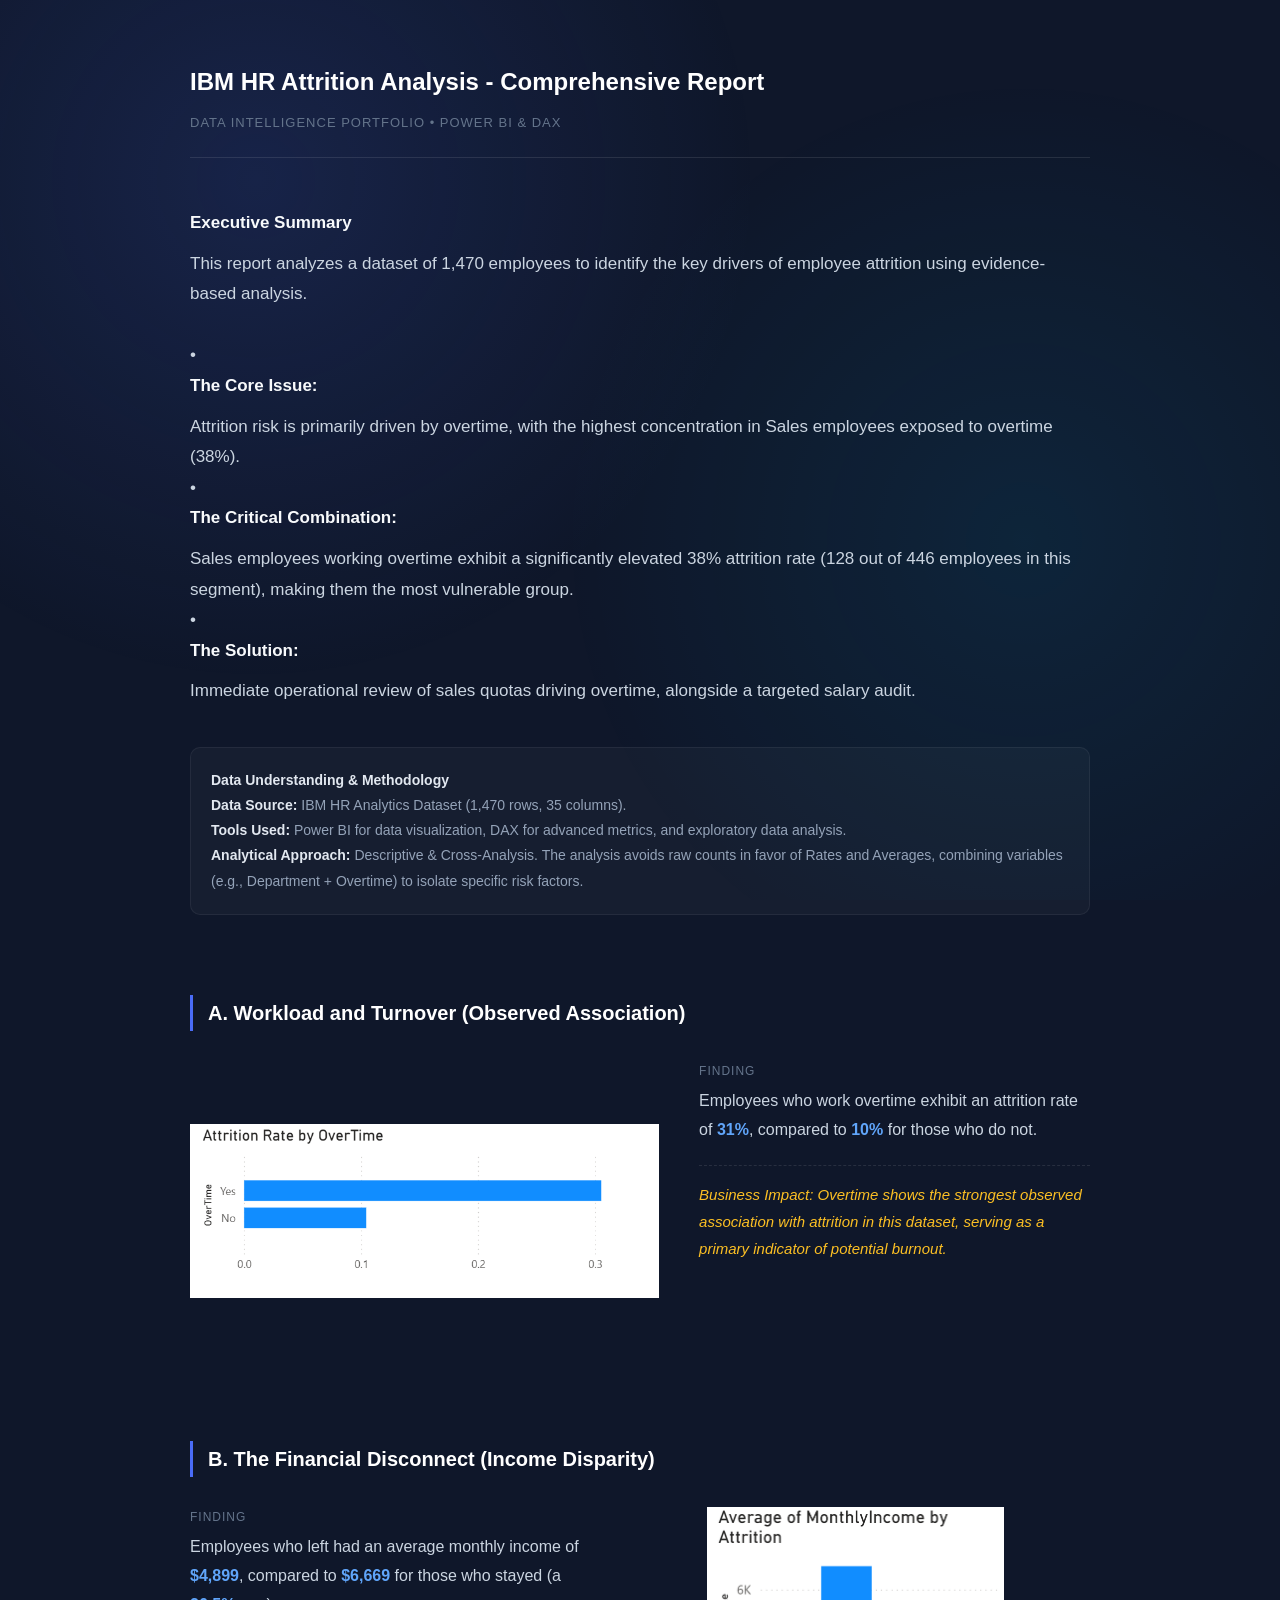
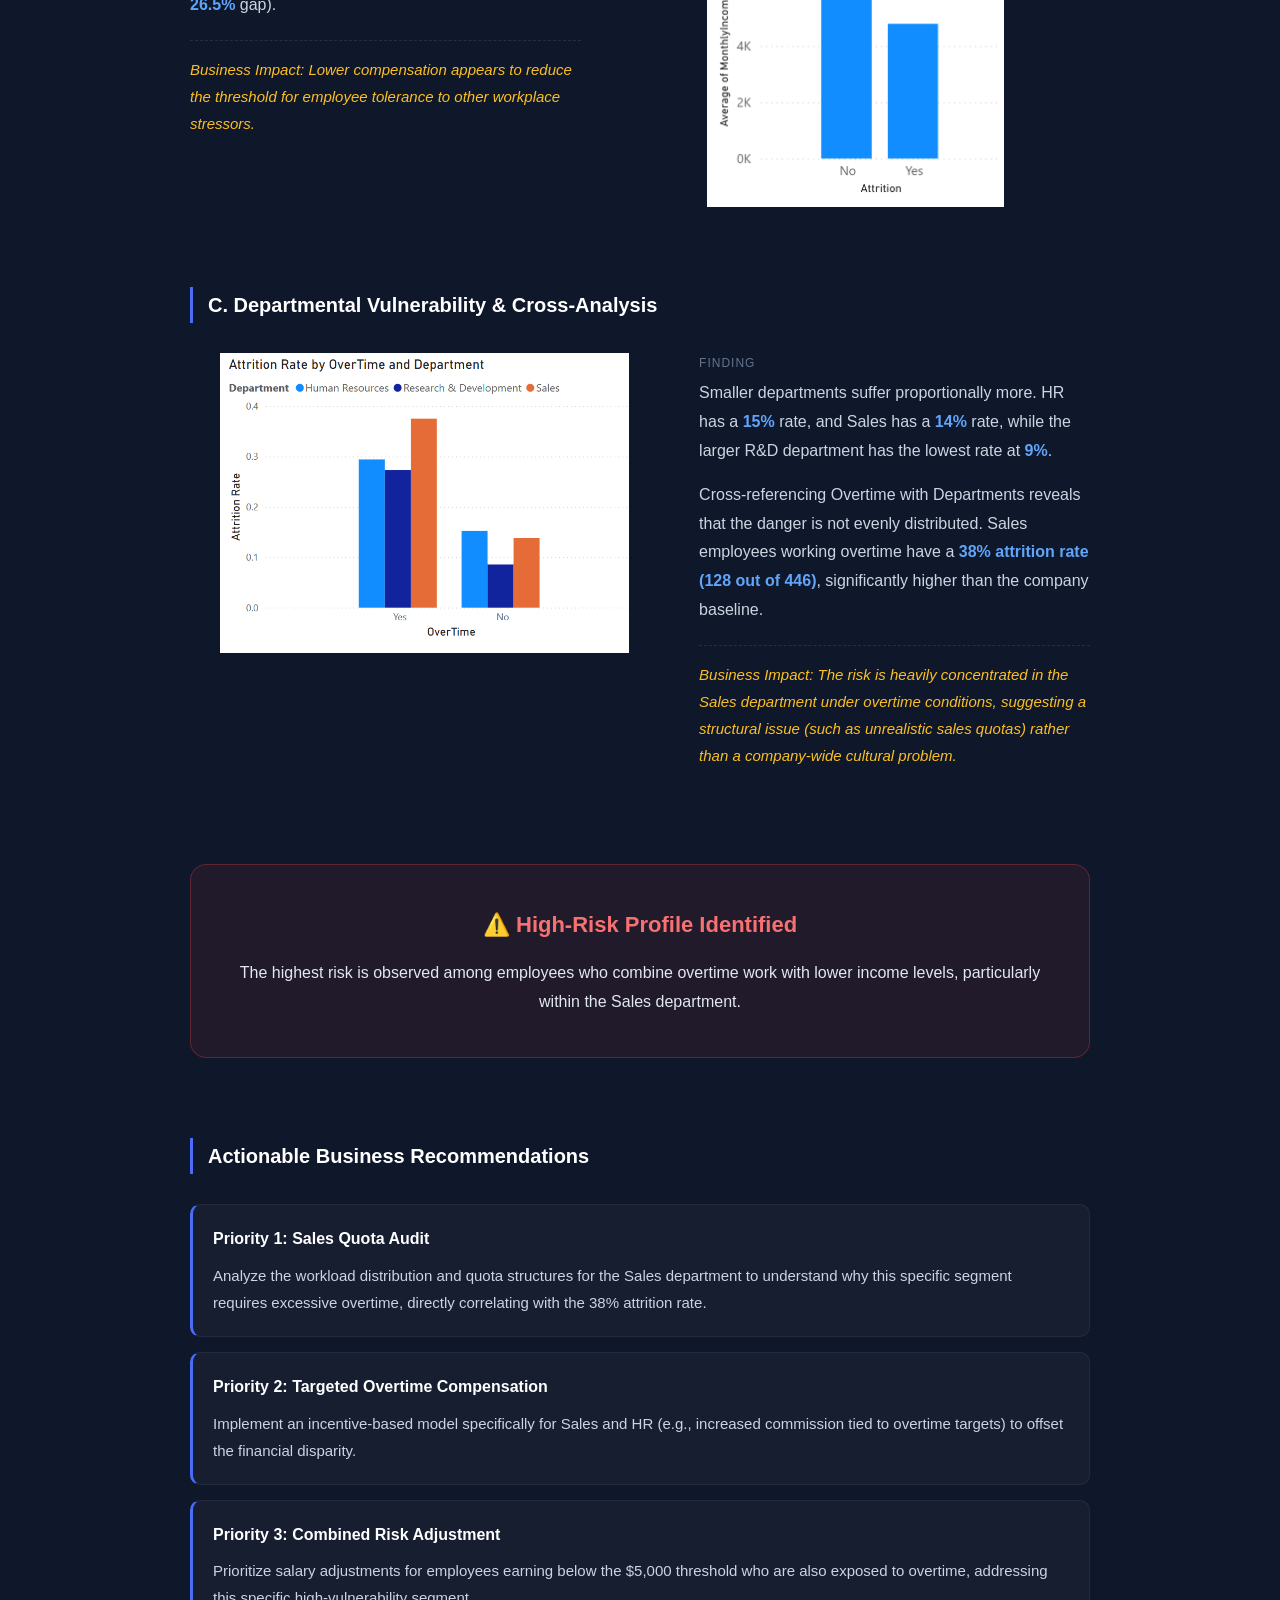
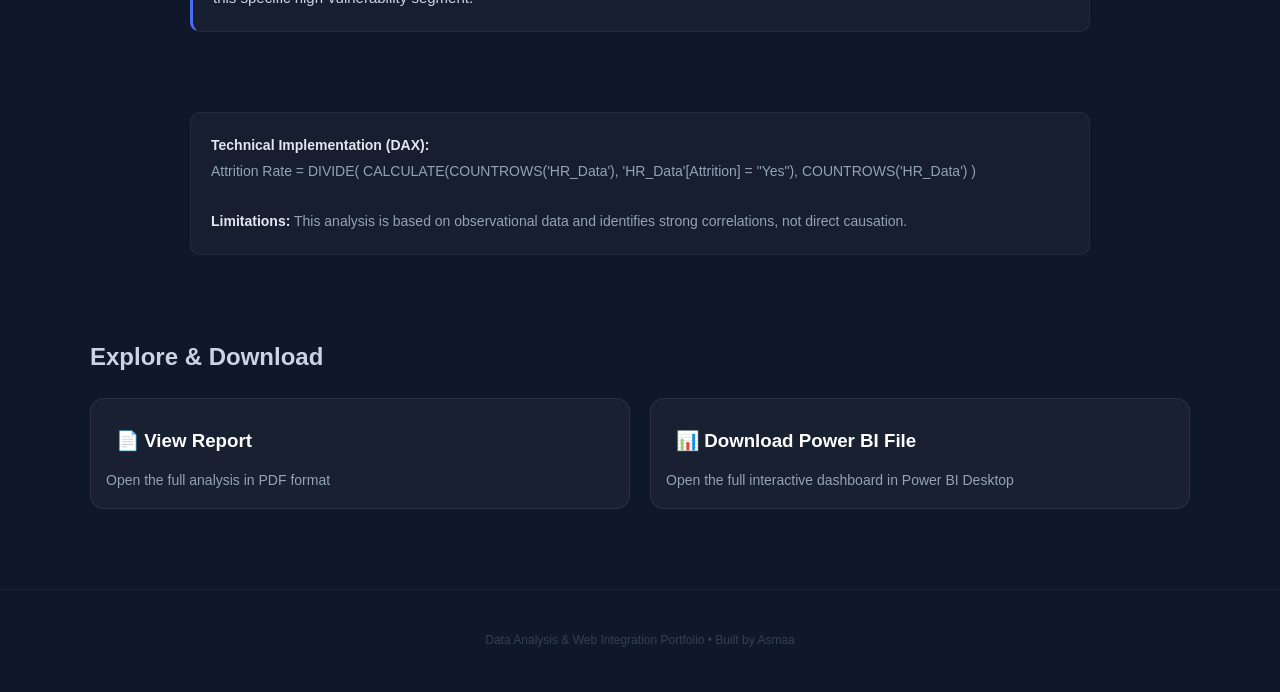
==== index.html @ a2ab7b49 "Add files via upload" ====
<!doctype html>
<html lang="en">
  <head>
    <meta charset="UTF-8" />
    <title>HR Attrition Intelligence Report</title>
    <link rel="stylesheet" href="styles.css" />
  </head>

  <body>
    <div class="container">
      <!-- 1. TITLE -->
      <div class="report-header">
        <h1>IBM HR Attrition Analysis - Comprehensive Report</h1>
        <span>Data Intelligence Portfolio • Power BI & DAX</span>
      </div>

      <!-- 2. EXECUTIVE SUMMARY -->
      <div class="summary">
        <strong>Executive Summary</strong>
        This report analyzes a dataset of 1,470 employees to identify the key
        drivers of employee attrition using evidence-based analysis.
        <br /><br />
        • <strong>The Core Issue:</strong> Attrition risk is primarily driven by
        overtime, with the highest concentration in Sales employees exposed to
        overtime (38%).<br />
        • <strong>The Critical Combination:</strong> Sales employees working
        overtime exhibit a significantly elevated 38% attrition rate (128 out of
        446 employees in this segment), making them the most vulnerable
        group.<br />
        • <strong>The Solution:</strong> Immediate operational review of sales
        quotas driving overtime, alongside a targeted salary audit.
      </div>

      <!-- 3. METHODOLOGY -->
      <div class="method-box">
        <strong>Data Understanding & Methodology</strong><br />
        <strong>Data Source:</strong> IBM HR Analytics Dataset (1,470 rows, 35
        columns).<br />
        <strong>Tools Used:</strong> Power BI for data visualization, DAX for
        advanced metrics, and exploratory data analysis.<br />
        <strong>Analytical Approach:</strong> Descriptive & Cross-Analysis. The
        analysis avoids raw counts in favor of Rates and Averages, combining
        variables (e.g., Department + Overtime) to isolate specific risk
        factors.
      </div>

      <!-- 4. SECTION 1 -->
      <div class="section">
        <h2 class="section-title">
          A. Workload and Turnover (Observed Association)
        </h2>
        <div class="content-wrapper">
          <div class="image-side">
            <img src="1.png" alt="chart" />
          </div>

          <div class="text-side">
            <p class="label">Finding</p>
            <p>
              Employees who work overtime exhibit an attrition rate of
              <span class="highlight">31%</span>, compared to
              <span class="highlight">10%</span> for those who do not.
            </p>
            <p class="impact">
              Business Impact: Overtime shows the strongest observed association
              with attrition in this dataset, serving as a primary indicator of
              potential burnout.
            </p>
          </div>
        </div>
      </div>

      <!-- 5. SECTION 2 -->
      <div class="section">
        <h2 class="section-title">
          B. The Financial Disconnect (Income Disparity)
        </h2>
        <div class="content-wrapper reverse">
          <div class="image-side">
            <img src="2.png" alt="chart" />
          </div>
          <div class="text-side">
            <p class="label">Finding</p>
            <p>
              Employees who left had an average monthly income of
              <span class="highlight">$4,899</span>, compared to
              <span class="highlight">$6,669</span> for those who stayed (a
              <span class="highlight">26.5%</span> gap).
            </p>
            <p class="impact">
              Business Impact: Lower compensation appears to reduce the
              threshold for employee tolerance to other workplace stressors.
            </p>
          </div>
        </div>
      </div>

      <!-- 6. SECTION 3 -->
      <div class="section">
        <h2 class="section-title">
          C. Departmental Vulnerability & Cross-Analysis
        </h2>
        <div class="content-wrapper">
          <div class="image-side">
            <img src="3.png" alt="chart" />
          </div>
          <div class="text-side">
            <p class="label">Finding</p>
            <p>
              Smaller departments suffer proportionally more. HR has a
              <span class="highlight">15%</span> rate, and Sales has a
              <span class="highlight">14%</span> rate, while the larger R&D
              department has the lowest rate at
              <span class="highlight">9%</span>.
            </p>
            <p style="margin-top: 15px">
              Cross-referencing Overtime with Departments reveals that the
              danger is not evenly distributed. Sales employees working overtime
              have a
              <span class="highlight">38% attrition rate (128 out of 446)</span
              >, significantly higher than the company baseline.
            </p>
            <p class="impact">
              Business Impact: The risk is heavily concentrated in the Sales
              department under overtime conditions, suggesting a structural
              issue (such as unrealistic sales quotas) rather than a
              company-wide cultural problem.
            </p>
          </div>
        </div>
      </div>

      <!-- 7. RISK ALERT -->
      <div class="risk-alert">
        <h2>⚠️ High-Risk Profile Identified</h2>
        <p>
          The highest risk is observed among employees who combine overtime work
          with lower income levels, particularly within the Sales department.
        </p>
      </div>

      <!-- 8. RECOMMENDATIONS -->
      <div class="section">
        <h2 class="section-title">Actionable Business Recommendations</h2>
        <ul class="rec-list">
          <li>
            <h4>Priority 1: Sales Quota Audit</h4>
            <p>
              Analyze the workload distribution and quota structures for the
              Sales department to understand why this specific segment requires
              excessive overtime, directly correlating with the 38% attrition
              rate.
            </p>
          </li>
          <li>
            <h4>Priority 2: Targeted Overtime Compensation</h4>
            <p>
              Implement an incentive-based model specifically for Sales and HR
              (e.g., increased commission tied to overtime targets) to offset
              the financial disparity.
            </p>
          </li>
          <li>
            <h4>Priority 3: Combined Risk Adjustment</h4>
            <p>
              Prioritize salary adjustments for employees earning below the
              $5,000 threshold who are also exposed to overtime, addressing this
              specific high-vulnerability segment.
            </p>
          </li>
        </ul>
      </div>

      <!-- DAX Note (صغير جداً تحت) -->
      <div class="method-box" style="margin-bottom: 0">
        <strong>Technical Implementation (DAX):</strong> <br />
        Attrition Rate = DIVIDE( CALCULATE(COUNTROWS('HR_Data'),
        'HR_Data'[Attrition] = "Yes"), COUNTROWS('HR_Data') )
        <br /><br />
        <strong>Limitations:</strong> This analysis is based on observational
        data and identifies strong correlations, not direct causation.
      </div>
    </div>
    <!-- ===== DOWNLOAD SECTION ===== -->
    <div class="section">
      <h2 class="section-titlle">Explore & Download</h2>

      <div class="download-grid">
        <!-- VIEW REPORT -->
        <a href="IBM HR Attrition.pdf" target="_blank" class="download-card">
          <h3>📄 View Report</h3>
          <p>Open the full analysis in PDF format</p>
        </a>
        <!-- DOWNLOAD DATA -->
        <a href="IBM.pbix" download class="download-card">
          <h3>📊 Download Power BI File</h3>
          <p>Open the full interactive dashboard in Power BI Desktop</p>
        </a>
      </div>
    </div>
    <footer>Data Analysis & Web Integration Portfolio • Built by Asmaa</footer>
  </body>
</html>
---- styles.css ----
/* ===== GLOBAL ===== */
 body {
     margin: 0;
     font-family:
         "Inter",
         -apple-system,
         Arial,
         sans-serif;
     background: #0f172a;
     color: #cbd5e1;
     /* لون رمادي فاتح مريح للعين */
     line-height: 1.8;
 }

 /* ===== BACKGROUND ===== */
 body::before {
     content: "";
     position: fixed;
     width: 100%;
     height: 100%;
     background:
         radial-gradient(circle at 20% 20%,
             rgba(74, 108, 247, 0.15),
             transparent 40%),
         radial-gradient(circle at 80% 60%,
             rgba(0, 200, 255, 0.08),
             transparent 40%);
     z-index: -1;
 }


 /* ===== CONTAINER ===== */
 .container {
     max-width: 900px;
     margin: auto;
     padding: 60px 25px;
 }

 /* ===== 1. TITLE (صغير فوق) ===== */
 .report-header {
     border-bottom: 1px solid rgba(255, 255, 255, 0.1);
     padding-bottom: 20px;
     margin-bottom: 50px;
 }

 .report-header h1 {
     font-size: 24px;
     color: white;
     margin: 0 0 5px 0;
 }

 .report-header span {
     font-size: 13px;
     color: #64748b;
     text-transform: uppercase;
     letter-spacing: 1px;
 }

 /* ===== 2. EXECUTIVE SUMMARY ===== */
 .summary {
     font-size: 17px;
     margin-bottom: 40px;
 }

 .summary strong {
     color: #f8fafc;
     display: block;
     margin-bottom: 10px;
 }

 /* ===== 3. METHODOLOGY BOX ===== */
 .method-box {
     background: rgba(255, 255, 255, 0.03);
     border: 1px solid rgba(255, 255, 255, 0.06);
     border-radius: 10px;
     padding: 20px;
     margin-bottom: 80px;
     font-size: 14px;
     color: #94a3b8;
 }

 .method-box strong {
     color: #e2e8f0;
 }

 /* ===== 4. SECTIONS (صورة + تحليل) ===== */
 .section {
     margin-bottom: 80px;
 }

 .section-title {
     font-size: 20px;
     color: white;
     margin: 0 0 30px 0;
     border-left: 3px solid #4a6cf7;
     padding-left: 15px;
 }

 .content-wrapper {
     display: flex;
     gap: 40px;
     align-items: flex-start;
 }

 /* عشان الصور تتبدل مكانها (يمين ويسار) */
 .content-wrapper.reverse {
     flex-direction: row-reverse;
 }

 .image-side {
     flex: 1.2;
     min-width: 0;
 }

 /* الصورة */
 .image-side img {
     width: 100%;
     height: 300px;
     object-fit: contain;
     /* 👈 هذا هو الحل */

     border-radius: 12px;

     display: block;
 }

 .text-side {
     flex: 1;
     min-width: 0;
 }

 .text-side p {
     margin: 0 0 15px 0;
 }

 .text-side .label {
     color: #64748b;
     font-size: 12px;
     text-transform: uppercase;
     letter-spacing: 1px;
     margin-bottom: 5px;
 }

 .text-side .impact {
     margin-top: 20px;
     padding-top: 15px;
     border-top: 1px dashed rgba(255, 255, 255, 0.1);
     color: #fbbf24;
     /* أصفر هادي للـ Impact */
     font-style: italic;
     font-size: 15px;
 }

 .highlight {
     color: #60a5fa;
     font-weight: 600;
 }

 /* ===== 7. RISK ALERT ===== */
 .risk-alert {
     background: rgba(239, 68, 68, 0.08);
     border: 1px solid rgba(239, 68, 68, 0.3);
     border-radius: 16px;
     padding: 40px;
     text-align: center;
     margin-bottom: 80px;
 }

 .risk-alert h2 {
     color: #f87171;
     margin: 0 0 15px 0;
     font-size: 22px;
 }

 .risk-alert p {
     margin: 0;
     font-size: 16px;
     color: #e2e8f0;
 }

 /* ===== 8. RECOMMENDATIONS ===== */
 .rec-list {
     list-style: none;
     padding: 0;
     margin: 0;
 }

 .rec-list li {
     background: rgba(255, 255, 255, 0.03);
     border: 1px solid rgba(255, 255, 255, 0.06);
     border-radius: 10px;
     padding: 20px;
     margin-bottom: 15px;
     border-left: 3px solid #4a6cf7;
 }

 .rec-list h4 {
     margin: 0 0 8px 0;
     color: white;
     font-size: 16px;
 }

 .rec-list p {
     margin: 0;
     font-size: 15px;
 }

 /* ===== DOWNLOAD GRID ===== */


 .download-grid {
     display: grid;
     grid-template-columns: repeat(auto-fit, minmax(250px, 1fr));
     gap: 20px;
     margin-top: 30px;
     margin: 20px 90px;
 }

 .section-titlle {
     margin-left: 90px;
 }

 /* ===== DOWNLOAD CARD ===== */
 .download-card {
     display: block;
     text-decoration: none;
     background: rgba(255, 255, 255, 0.04);
     border: 1px solid rgba(255, 255, 255, 0.08);
     border-radius: 14px;
     padding: 15px;
     transition: 0.3s;
     color: #e5e7eb;
 }

 /* hover effect */
 .download-card:hover {
     transform: translateY(-6px);
     border-color: #4a6cf7;
     background: rgba(74, 108, 247, 0.08);
 }

 /* title */
 .download-card h3 {
     margin: 10px;
     color: white;
 }

 /* description */
 .download-card p {
     margin: 0;
     font-size: 14px;
     color: #94a3b8;
 }

 /* ===== FOOTER ===== */
 footer {
     text-align: center;
     padding: 40px 0;
     color: #334155;
     font-size: 12px;
     border-top: 1px solid rgba(255, 255, 255, 0.05);
     margin-top: 40px;
 }

 /* ===== RESPONSIVE ===== */
 @media (max-width: 768px) {

     .content-wrapper,
     .content-wrapper.reverse {
         flex-direction: column;
     }

     .image-side img {
         height: auto;
         /* ❌ احذفي الـ 300px */
         max-height: 260px;
         object-fit: contain;
     }
 }
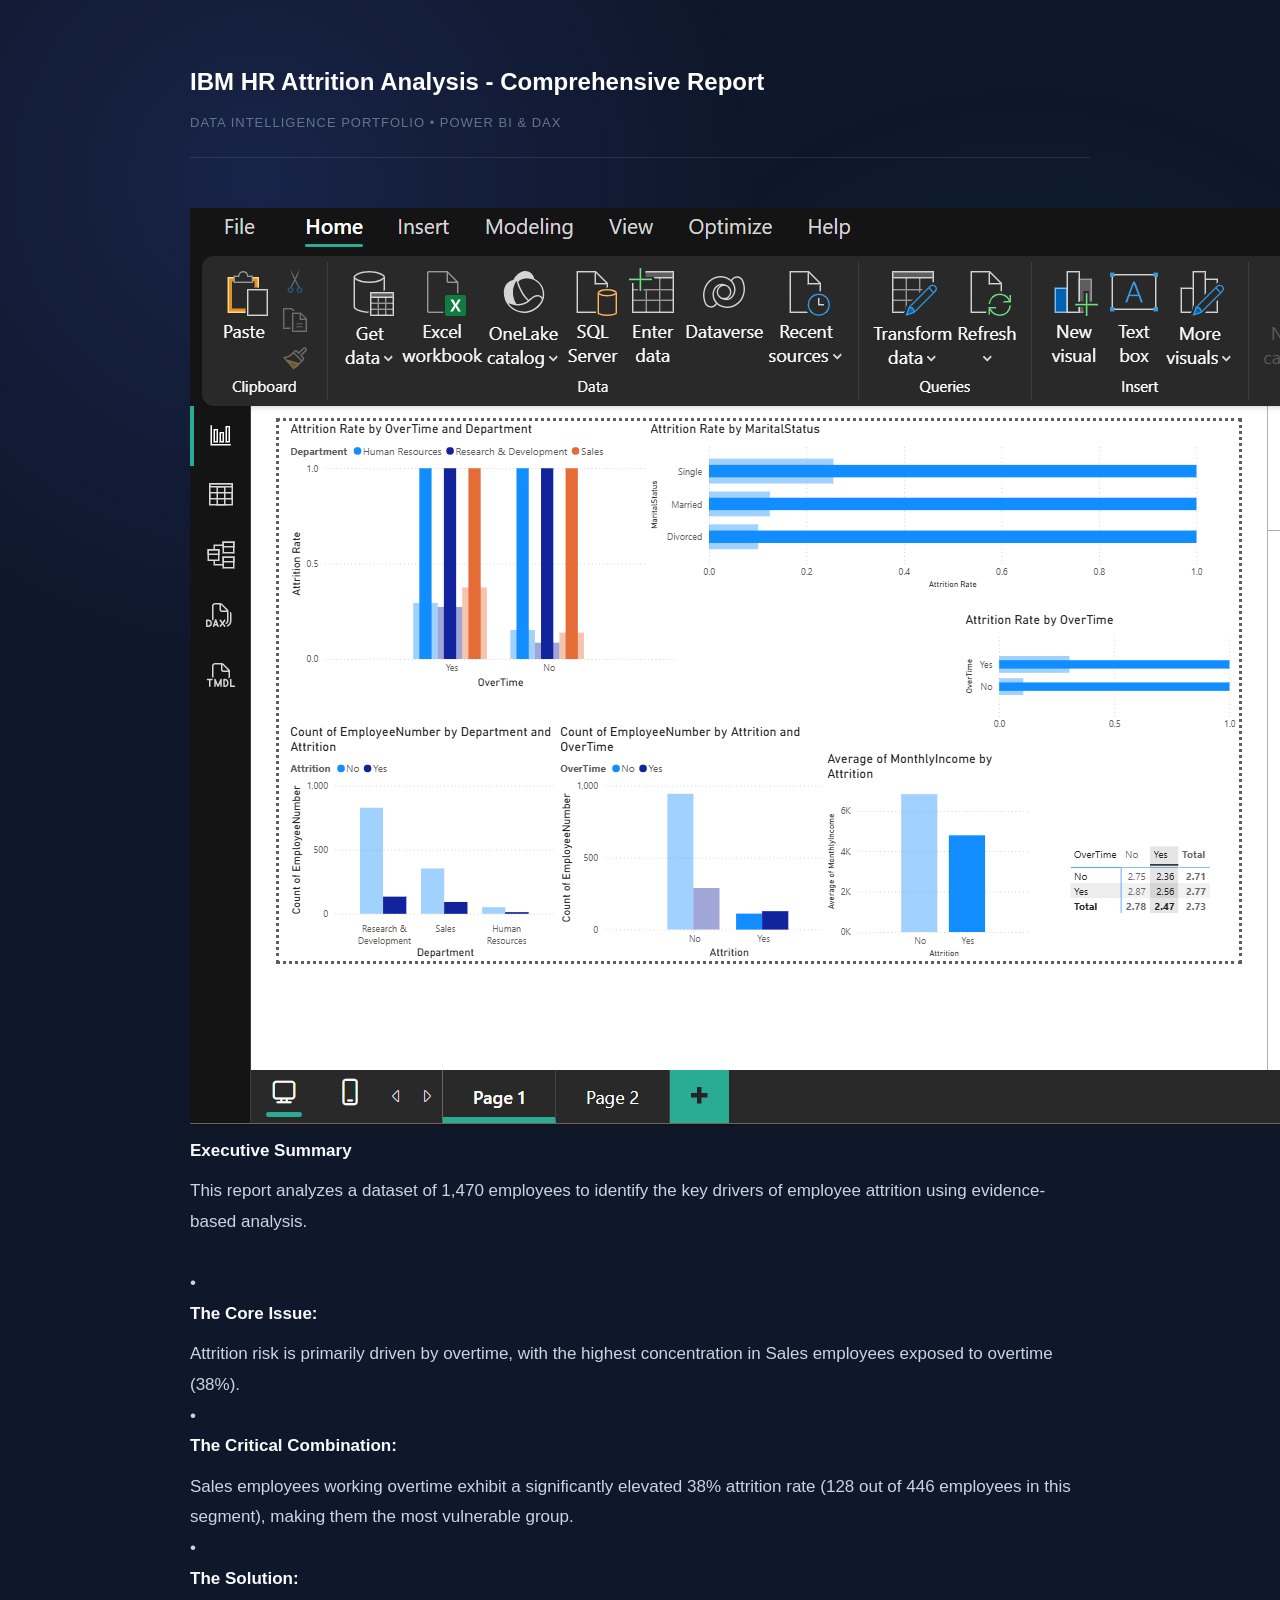
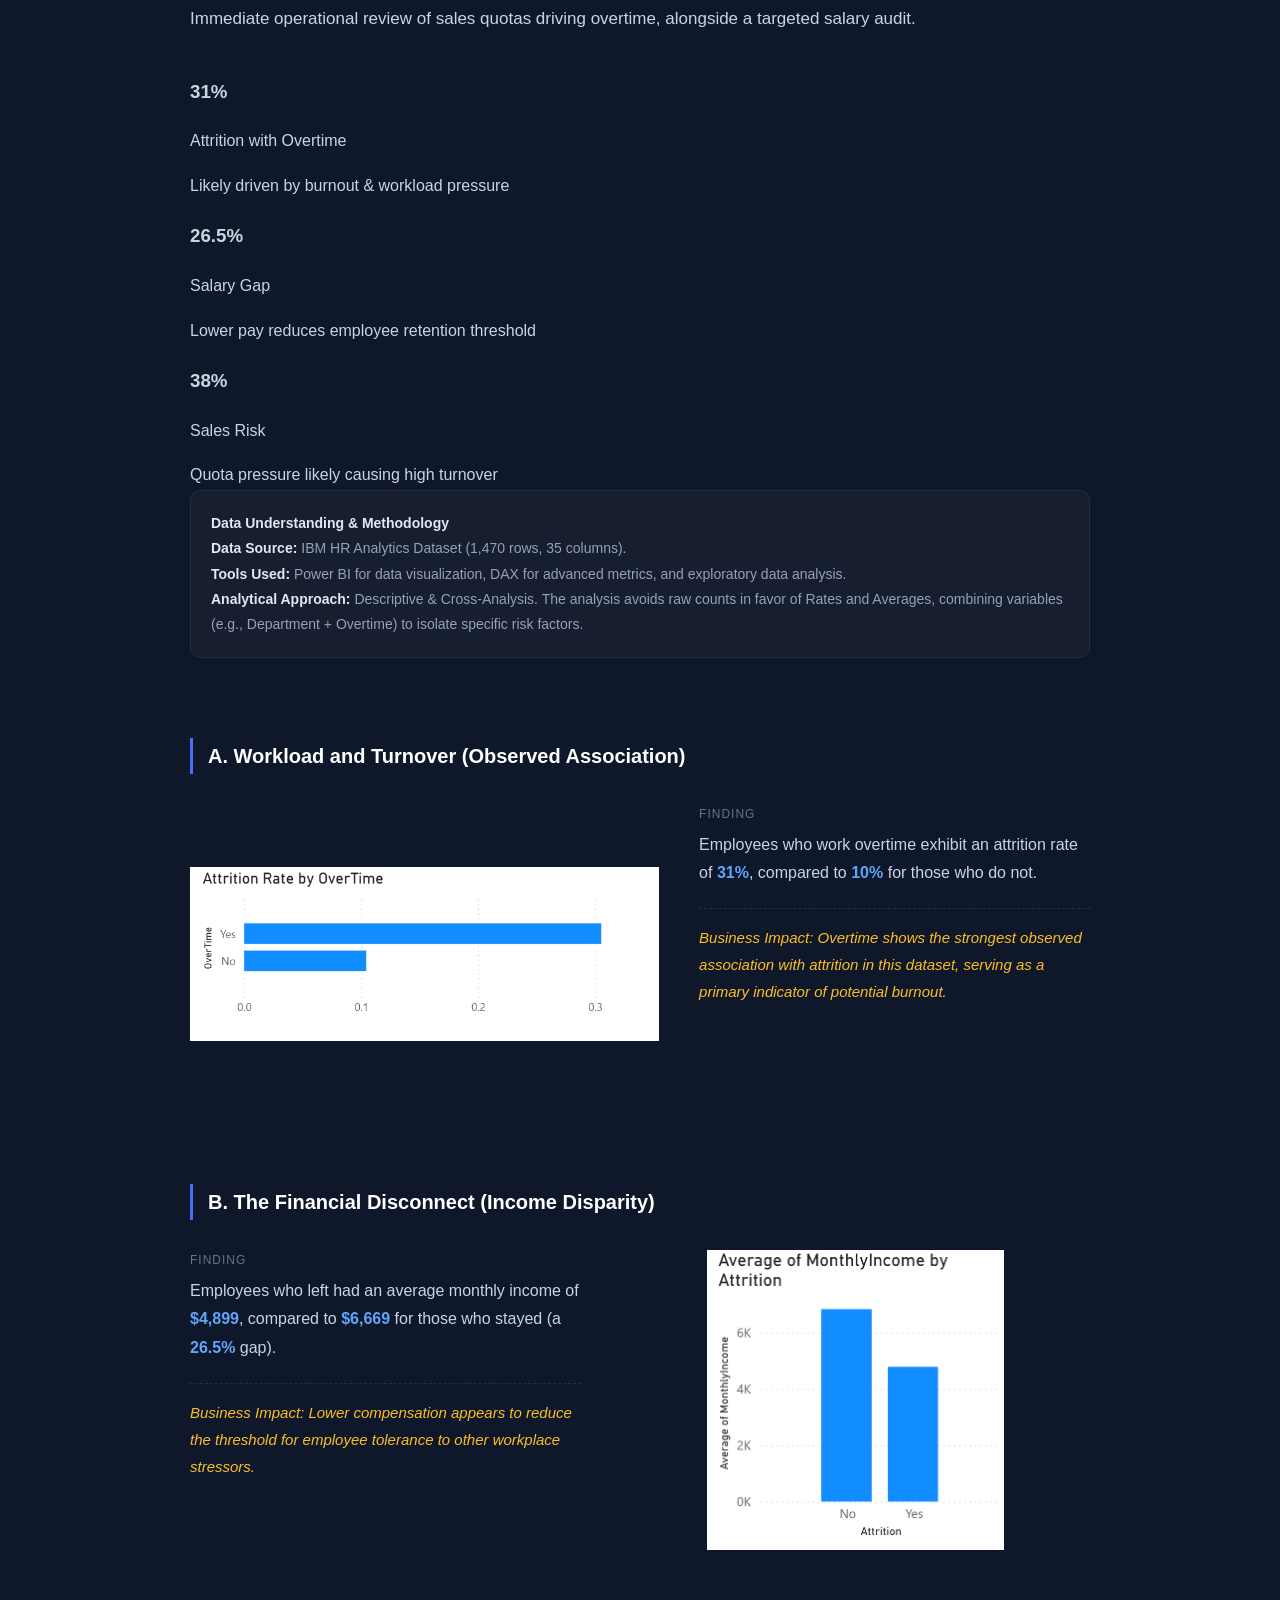
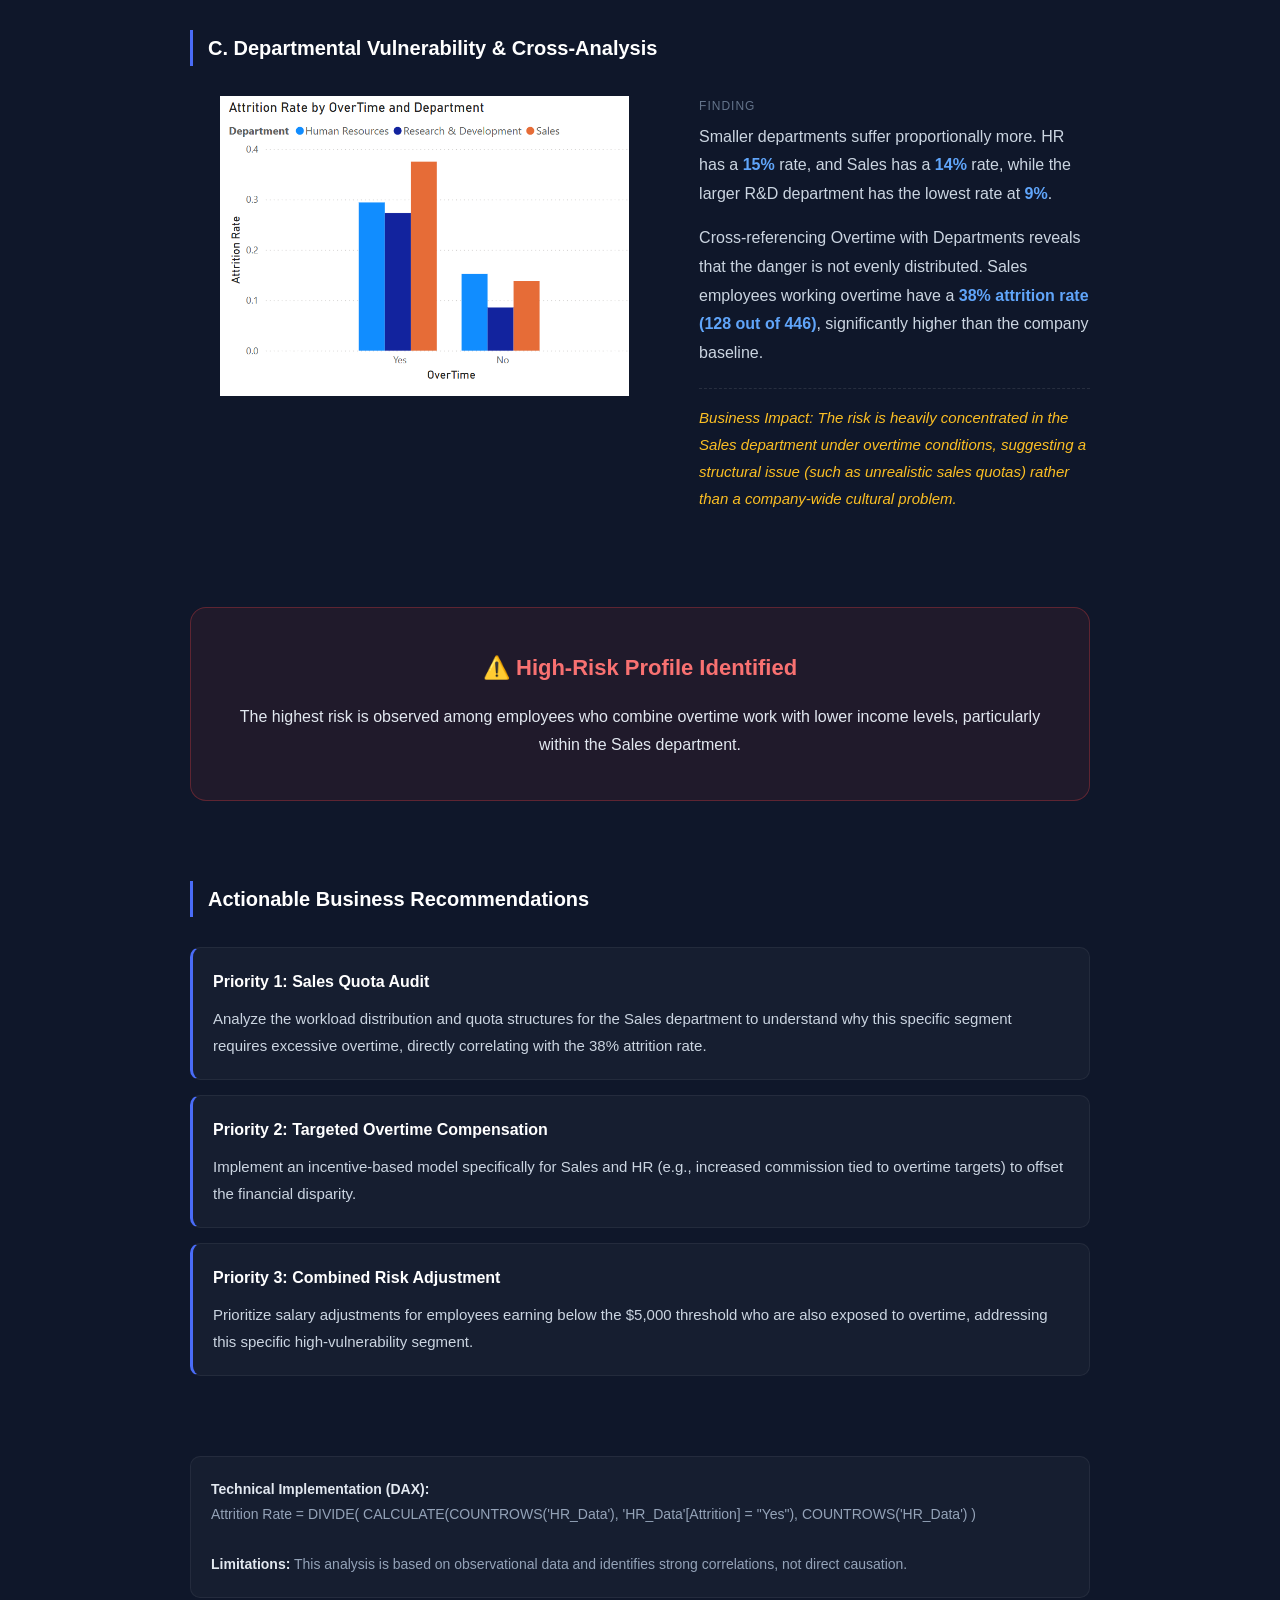
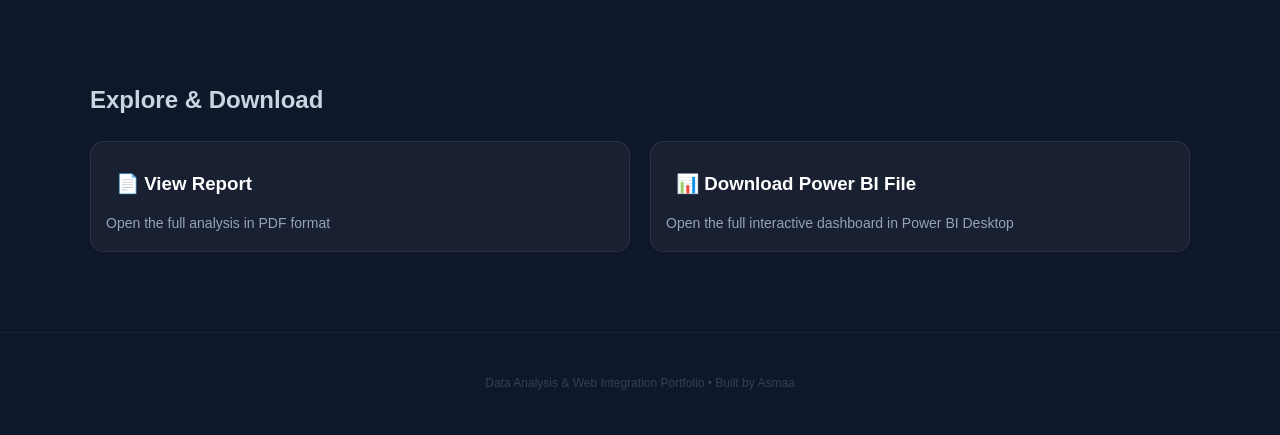
==== commit ee4dfd60: "Update index.html" ====
--- a/index.html
+++ b/index.html
@@ -1,8 +1,9 @@
 <!doctype html>
 <html lang="en">
   <head>
+    <meta name="viewport" content="width=device-width, initial-scale=1.0" />
     <meta charset="UTF-8" />
-    <title>HR Attrition Intelligence Report</title>
+    <title>HR Dashboard | Business Student + Frontend</title>
     <link rel="stylesheet" href="styles.css" />
   </head>
 
@@ -13,8 +14,12 @@
         <h1>IBM HR Attrition Analysis - Comprehensive Report</h1>
         <span>Data Intelligence Portfolio • Power BI & DAX</span>
       </div>
-
+      <!-- HERO DASHBOARD -->
+      <div class="hero">
+        <img src="5.png" alt="Power BI Dashboard" />
+      </div>
       <!-- 2. EXECUTIVE SUMMARY -->
+
       <div class="summary">
         <strong>Executive Summary</strong>
         This report analyzes a dataset of 1,470 employees to identify the key
@@ -30,7 +35,26 @@
         • <strong>The Solution:</strong> Immediate operational review of sales
         quotas driving overtime, alongside a targeted salary audit.
       </div>
-
+      <!-- KEY INSIGHTS -->
+      <div class="insights">
+        <div class="card">
+          <h3>31%</h3>
+          <p>Attrition with Overtime</p>
+          <span>Likely driven by burnout & workload pressure</span>
+        </div>
+
+        <div class="card">
+          <h3>26.5%</h3>
+          <p>Salary Gap</p>
+          <span>Lower pay reduces employee retention threshold</span>
+        </div>
+
+        <div class="card">
+          <h3>38%</h3>
+          <p>Sales Risk</p>
+          <span>Quota pressure likely causing high turnover</span>
+        </div>
+      </div>
       <!-- 3. METHODOLOGY -->
       <div class="method-box">
         <strong>Data Understanding & Methodology</strong><br />
